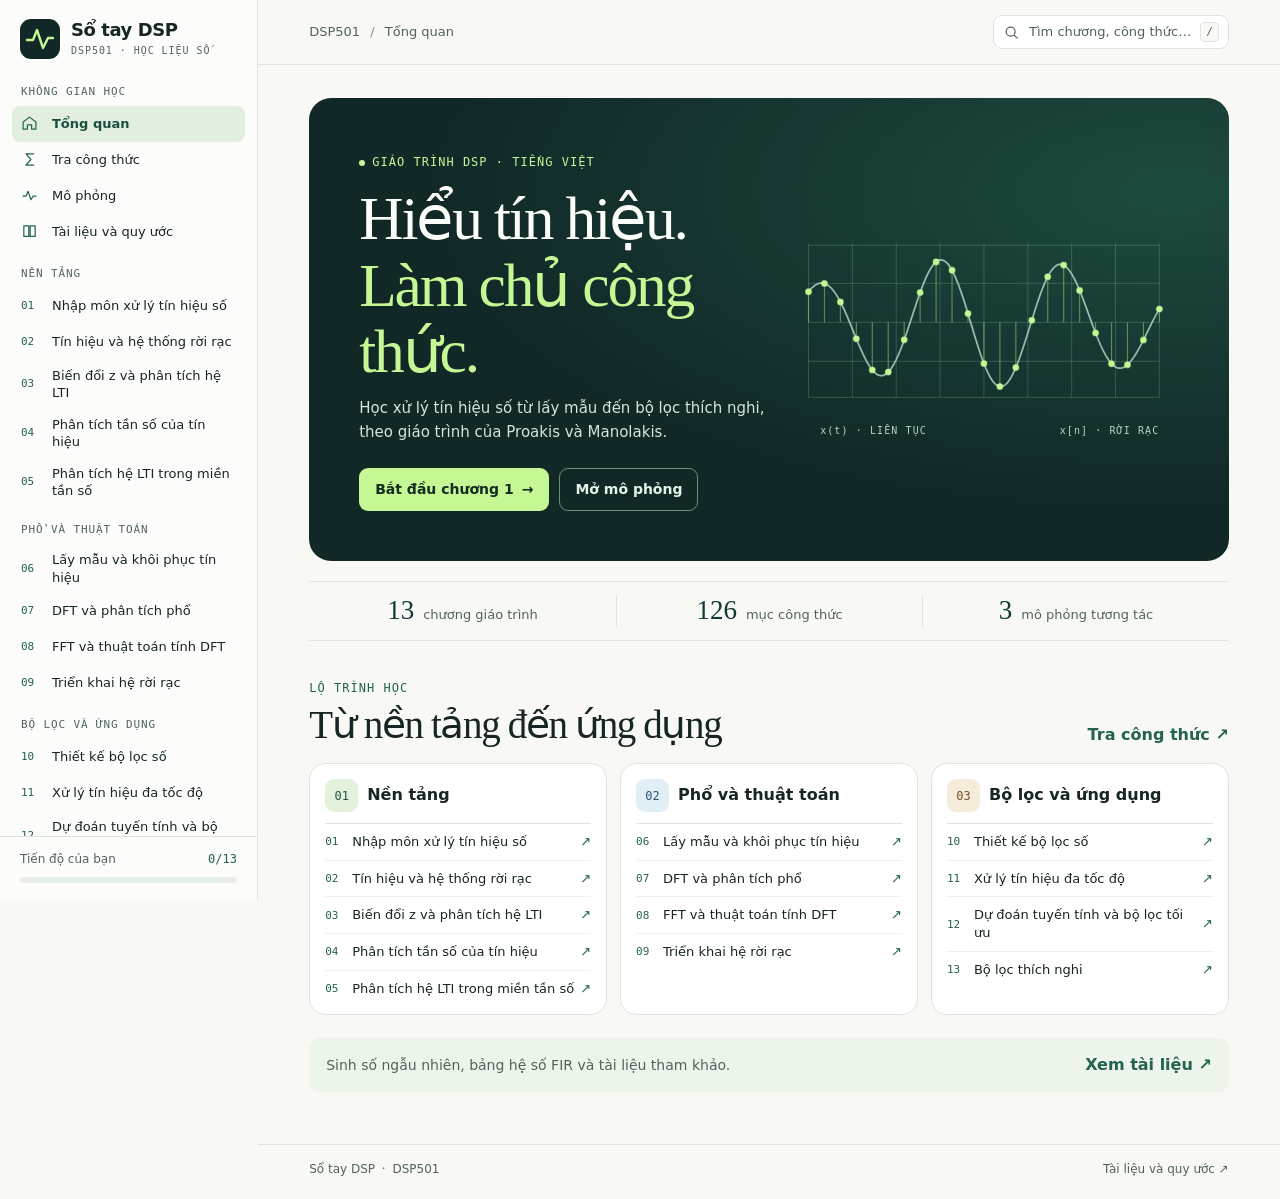
==== dsp01/index.html @ 057cc093 "Publish Sổ tay DSP at /dsp01" ====
<!doctype html>
<html lang="vi">
<head>
  <meta charset="utf-8">
  <meta name="viewport" content="width=device-width, initial-scale=1">
  <meta name="description" content="Học xử lý tín hiệu số theo giáo trình Proakis và Manolakis. 13 chương, công thức, bài tập và mô phỏng.">
  <meta name="theme-color" content="#f8f9f5">
  <title>Sổ tay DSP · DSP501</title>
  <link rel="icon" href="data:image/svg+xml,%3Csvg xmlns='http://www.w3.org/2000/svg' viewBox='0 0 40 40'%3E%3Crect width='40' height='40' rx='10' fill='%230f2525'/%3E%3Cpath d='M6 21h6l4-10 6 18 5-10h7' fill='none' stroke='%23cafb91' stroke-width='2.5' stroke-linecap='round' stroke-linejoin='round'/%3E%3C/svg%3E">
  <link rel="stylesheet" href="style.css">
  <script defer src="chapters-01-appendix.js"></script>
  <script defer src="chapters-02-05.js"></script>
  <script defer src="chapters-06-09.js"></script>
  <script defer src="chapters-10-13.js"></script>
  <script defer src="labs.js"></script>
  <script defer src="app.js"></script>
</head>
<body>
  <a class="skip-link" href="#main">Đến nội dung</a>
  <aside class="sidebar" id="sidebar" aria-label="Mục lục">
    <a class="brand" href="#tong-quan">
      <svg class="brand-icon" viewBox="0 0 40 40" aria-hidden="true"><rect width="40" height="40" rx="11"/><path d="M7 21h6l4-10 6 18 5-10h5"/></svg>
      <span><strong>Sổ tay DSP</strong><small>DSP501 · HỌC LIỆU SỐ</small></span>
    </a>
    <nav id="navigation" class="navigation"></nav>
    <div class="sidebar-foot">
      <div class="progress-label"><span>Tiến độ của bạn</span><strong id="progress-count">0/13</strong></div>
      <progress id="progress" value="0" max="13" aria-label="Số chương đã học"></progress>
    </div>
  </aside>
  <button type="button" class="menu-overlay" aria-label="Đóng mục lục" hidden></button>
  <div class="workspace">
    <header class="topbar">
      <button type="button" class="menu-button icon-button" aria-controls="sidebar" aria-expanded="false" aria-label="Mở mục lục">
        <svg viewBox="0 0 24 24" aria-hidden="true"><path d="M4 6h16M4 12h16M4 18h16"/></svg>
      </button>
      <div id="breadcrumb" class="breadcrumb">DSP501 <span>/</span> Tổng quan</div>
      <button type="button" id="search-open" class="search-trigger" aria-haspopup="dialog" aria-label="Tìm chương và công thức">
        <svg viewBox="0 0 24 24" aria-hidden="true"><circle cx="10.8" cy="10.8" r="6.3"/><path d="m16 16 4 4"/></svg>
        <span>Tìm chương, công thức…</span><kbd>/</kbd>
      </button>
    </header>
    <main id="main" tabindex="-1"></main>
    <footer class="site-footer"><span>Sổ tay DSP <span class="footer-dot">·</span> DSP501</span><a href="#tai-lieu">Tài liệu và quy ước <span aria-hidden="true">↗</span></a></footer>
  </div>
  <dialog id="search-dialog" aria-label="Tìm kiến thức">
    <form method="dialog" class="search-form">
      <svg viewBox="0 0 24 24" aria-hidden="true"><circle cx="10.8" cy="10.8" r="6.3"/><path d="m16 16 4 4"/></svg>
      <input type="search" id="search-input" placeholder="Ví dụ: chu kỳ, FFT, Nyquist…" aria-label="Từ khóa" autocomplete="off">
      <button type="submit" class="subtle-button" aria-label="Đóng tìm kiếm">Esc</button>
    </form>
    <div id="search-results" class="search-results" aria-live="polite"></div>
  </dialog>
  <noscript><p class="noscript">Hãy bật JavaScript để đọc chương, làm bài tập và mở mô phỏng.</p></noscript>
</body>
</html>
---- dsp01/style.css ----
:root {
  color-scheme: light;
  --bg: #f8f9f5;
  --paper: #fff;
  --ink: #172524;
  --muted: #52635e;
  --line: #dde5de;
  --dark: #112827;
  --deep: #103836;
  --accent: #c5f795;
  --green: #23634f;
  --soft: #edf4e9;
  --amber: #a75c21;
  --radius: 16px;
  --sans: "Segoe UI", system-ui, sans-serif;
  --serif: "Times New Roman", Georgia, serif;
  --mono: Consolas, "DejaVu Sans Mono", monospace;
}
*, *::before, *::after { box-sizing: border-box; }
html { scroll-padding-top: 82px; }
body { margin: 0; background: var(--bg); color: var(--ink); font: 16px/1.58 var(--sans); }
a { color: inherit; text-decoration: none; }
button, input, select { font: inherit; }
button { cursor: pointer; }
button:disabled { cursor: default; }
a:focus-visible, button:focus-visible, input:focus-visible, select:focus-visible, summary:focus-visible {
  outline: 3px solid #328065; outline-offset: 3px;
}
[hidden] { display: none !important; }
h1,h2,h3,p { margin: 0; }
svg { display: block; }
.skip-link { position: fixed; left: 12px; top: -90px; z-index: 10; background: white; padding: 8px 12px; }
.skip-link:focus { top: 10px; }
.sidebar {
  position: fixed; inset: 0 auto 0 0; width: 258px; display: flex; flex-direction: column;
  background: #fcfdfb; border-right: 1px solid var(--line); z-index: 5;
}
.brand { display: flex; gap: 11px; align-items: center; min-height: 77px; padding: 16px 20px; }
.brand-icon { width: 40px; height: 40px; fill: var(--dark); flex: none; }
.brand-icon path { fill: none; stroke: var(--accent); stroke-width: 2.4; stroke-linecap: round; stroke-linejoin: round; }
.brand strong, .brand small { display: block; }
.brand strong { line-height: 1.3; font-size: 18px; letter-spacing: -.025em; }
.brand small { color: var(--muted); font: 10px/1.45 var(--mono); letter-spacing: .095em; margin-top: 3px; }
.navigation { overflow-y: auto; flex: 1; scrollbar-width: thin; padding: 7px 12px 14px; }
.nav-group + .nav-group { margin-top: 16px; }
.nav-heading { color: var(--muted); text-transform: uppercase; letter-spacing: .08em; font: 11px/1.45 var(--mono); padding: 0 9px 6px; }
.nav-link { display: flex; align-items: center; gap: 8px; border-radius: 8px; padding: 7px 9px; font-size: 13px; line-height: 1.34; min-height: 36px; }
.nav-link:hover { background: #eff4ee; }
.nav-link[aria-current="page"] { background: #e2efdf; color: #184f3f; font-weight: 650; }
.nav-index { width: 23px; flex: none; color: var(--green); font: 11px/1.25 var(--mono); }
.nav-link svg { width: 16px; height: 16px; }
.nav-check { margin-left: auto; color: var(--green); font-size: 13px; }
.sidebar-foot { border-top: 1px solid var(--line); padding: 13px 20px 17px; }
.progress-label { display: flex; justify-content: space-between; align-items: center; color: var(--muted); font-size: 12px; }
.progress-label strong { color: var(--green); font: 12px/1.3 var(--mono); }
progress { display: block; width: 100%; height: 6px; border: 0; border-radius: 9px; overflow: hidden; margin-top: 8px; background: #e7eee5; color: #32795c; }
progress::-webkit-progress-bar { background: #e7eee5; }
progress::-webkit-progress-value { background: #32795c; }
progress::-moz-progress-bar { background: #32795c; }
.workspace { margin-left: 258px; min-height: 100vh; display: flex; flex-direction: column; }
.topbar { display: flex; justify-content: space-between; align-items: center; gap: 12px; padding: 12px clamp(18px, 4vw, 52px); border-bottom: 1px solid var(--line); background: var(--bg); position: sticky; top: 0; z-index: 3; min-height: 65px; }
.breadcrumb { font-size: 13px; color: var(--muted); }
.breadcrumb span { color: #829189; margin: 0 6px; }
.search-trigger { display: flex; align-items: center; gap: 9px; border: 1px solid var(--line); background: white; border-radius: 9px; padding: 6px 9px; color: var(--muted); font-size: 13px; }
.search-trigger:hover { border-color: #a4b7a8; }
.search-trigger svg, .search-form svg, .icon-button svg, .nav-index svg { width: 17px; height: 17px; fill: none; stroke: currentColor; stroke-width: 1.7; stroke-linecap: round; stroke-linejoin: round; }
kbd { border: 1px solid var(--line); border-radius: 4px; padding: 0 5px; background: var(--bg); font: 11px/1.55 var(--mono); }
.menu-button { display: none; }
.menu-overlay { position: fixed; inset: 0; z-index: 4; border: 0; background: #10242375; }
main { width: min(100%, 1330px); flex: 1; margin: 0 auto; padding: 33px clamp(18px, 4vw, 52px) 52px; }
main:focus { outline: none; }
.hero { position: relative; isolation: isolate; overflow: hidden; border-radius: 22px; background: var(--dark); color: #fbfdf8; min-height: 342px; padding: clamp(24px, 4vw, 50px); display: grid; grid-template-columns: minmax(0, 1fr) minmax(240px, .94fr); align-items: center; gap: 15px; }
.hero::before { content: ""; position: absolute; z-index: -1; inset: 0; background: radial-gradient(ellipse at 94% 20%, #26614f 0%, transparent 61%); opacity: .6; }
.hero-kicker, .eyebrow { color: var(--green); font: 12px/1.45 var(--mono); letter-spacing: .085em; text-transform: uppercase; }
.hero-kicker { display: inline-flex; align-items: center; gap: 7px; color: var(--accent); }
.hero-kicker::before { content: ""; width: 6px; height: 6px; background: var(--accent); border-radius: 50%; }
h1 { font: 500 clamp(34px, 4.8vw, 62px)/1.08 var(--serif); letter-spacing: -.035em; }
.hero h1 { margin: 12px 0 13px; }
.hero h1 span { color: var(--accent); }
.hero p { color: #d6e4db; max-width: 48ch; font-size: 15px; }
.actions { display: flex; align-items: center; gap: 10px; flex-wrap: wrap; margin-top: 23px; }
.button { display: inline-flex; align-items: center; justify-content: center; gap: 8px; min-height: 43px; padding: 8px 15px; font-size: 14px; font-weight: 650; border: 1px solid transparent; border-radius: 9px; }
.button.primary { background: var(--deep); color: white; }
.button.primary:hover { background: #1b5048; }
.hero .button.primary { background: var(--accent); color: #132b20; }
.hero .button.primary:hover { background: #dcffc1; }
.button.secondary { background: transparent; border-color: #b9c9bd; color: var(--ink); }
.button.secondary:hover { background: var(--soft); }
.hero .button.secondary { color: #e4f3e6; border-color: #6b8f7c; }
.hero .button.secondary:hover { background: #ffffff12; }
.hero-figure { align-self: stretch; display: flex; flex-direction: column; justify-content: center; min-width: 0; margin: 0; }
.hero-figure svg { width: 100%; height: auto; overflow: visible; }
.hero-figure figcaption { display: flex; justify-content: space-between; gap: 10px; color: #b8d3c6; font: 10px/1.35 var(--mono); letter-spacing: .11em; padding: 4px 5% 0 8%; }
.hero-grid { stroke: #a6dbc33a; stroke-width: 1; }
.hero-wave { fill: none; stroke: #b6ddc7; stroke-width: 1.8; opacity: .8; }
.hero-samples { stroke: #c5f7956b; stroke-width: 1.2; fill: var(--accent); }
.facts { display: grid; grid-template-columns: repeat(3,minmax(0,1fr)); margin: 20px 0 39px; padding: 13px 0; border-block: 1px solid var(--line); }
.fact { display: flex; justify-content: center; align-items: baseline; flex-wrap: wrap; gap: 6px 9px; text-align: center; padding: 2px 6px; }
.fact + .fact { border-left: 1px solid var(--line); }
.fact strong { font: 500 27px/1 var(--serif); color: var(--deep); }
.fact span { color: var(--muted); font-size: 13px; }
.section-title { display: flex; align-items: end; justify-content: space-between; flex-wrap: wrap; gap: 8px 16px; margin-bottom: 16px; }
h2 { font: 500 clamp(26px, 3.5vw, 39px)/1.14 var(--serif); letter-spacing: -.035em; }
.section-title h2, .page-head h1 { margin-top: 5px; }
.section-title p, .page-head p { color: var(--muted); }
.track-grid { display: grid; grid-template-columns: repeat(3, minmax(0, 1fr)); gap: 13px; }
.track { min-width: 0; background: var(--paper); border: 1px solid var(--line); border-radius: var(--radius); padding: 15px 15px 8px; }
.track-top { display: flex; align-items: center; gap: 9px; padding-bottom: 11px; border-bottom: 1px solid var(--line); }
.track-number { display: grid; place-items: center; flex: 0 0 33px; height: 33px; border-radius: 9px; background: #e4f2dd; color: #225843; font: 12px/1 var(--mono); }
.track:nth-child(2) .track-number { background: #e2eef6; color: #2a5776; }
.track:nth-child(3) .track-number { background: #f6ecda; color: #785324; }
.track h3 { font-size: 16px; line-height: 1.3; }
.track-link { display: grid; grid-template-columns: 22px 1fr auto; align-items: center; gap: 5px; padding: 9px 0; font-size: 13px; line-height: 1.36; }
.track-link + .track-link { border-top: 1px solid #eef1ed; }
.track-link:hover, .text-link:hover { color: #1e7155; text-decoration: underline; text-underline-offset: 3px; }
.track-link > span:first-child { font: 11px/1 var(--mono); color: var(--green); }
.track-link > span:last-child { color: var(--green); }
.resource-row { margin-top: 23px; padding: 14px 17px; border-radius: 11px; background: var(--soft); display: flex; flex-wrap: wrap; justify-content: space-between; align-items: center; gap: 6px 14px; }
.resource-row p { font-size: 14px; color: var(--muted); }
.text-link { color: var(--green); font-weight: 650; }
.page-head { margin-bottom: 25px; }
.page-head h1 { max-width: 24ch; }
.page-head p { max-width: 78ch; margin-top: 12px; }
.chapter-meta { display: flex; gap: 7px 14px; flex-wrap: wrap; color: var(--muted); font-size: 13px; margin-top: 13px; }
.chapter-meta span:first-child { font-family: var(--mono); color: var(--green); }
.chapter-layout { display: grid; grid-template-columns: minmax(0, 1fr) 195px; align-items: start; gap: clamp(19px, 3.2vw, 43px); }
.lesson-section { margin-top: 32px; }
.lesson-section:first-child { margin-top: 0; }
.lesson-section h2 { margin-bottom: 14px; }
.lesson-index { position: sticky; top: 89px; padding: 4px 0 5px 13px; border-left: 1px solid #c8d7ca; }
.lesson-index p { margin-bottom: 7px; }
.lesson-index a { display: block; padding: 4px 0; font-size: 13px; line-height: 1.35; color: var(--muted); }
.lesson-index a:hover { color: var(--green); text-decoration: underline; }
.topic { padding: 17px 0; border-top: 1px solid var(--line); scroll-margin-top: 8px; }
.topic h3, .example h3, .quiz h3 { font-size: 18px; line-height: 1.32; margin-bottom: 7px; letter-spacing: -.018em; }
.topic p, .example, .pitfalls, .quiz, .source-panel { font-size: 15px; }
.formula { display: block; max-width: 100%; white-space: pre-wrap; overflow-wrap: anywhere; margin: 11px 0 0; background: #eaf2e8; border-left: 3px solid #5b8f70; padding: 10px 12px; border-radius: 0 8px 8px 0; color: #183d32; font: 14px/1.66 var(--mono); }
.topic .note { margin-top: 8px; color: var(--muted); font-size: 13px; }
.example, .quiz, .source-panel, .lab-panel { border: 1px solid var(--line); border-radius: var(--radius); background: var(--paper); padding: clamp(14px, 2.4vw, 23px); }
.example ol, .pitfalls ul { margin: 9px 0 0; padding-left: 23px; }
.example li + li, .pitfalls li + li { margin-top: 7px; }
.pitfalls { border-radius: 12px; background: #f6eee0; padding: 13px 17px 15px; }
.pitfalls h2 { margin-bottom: 0; }
.quiz + .quiz { margin-top: 12px; }
.quiz-options { display: grid; gap: 7px; margin-top: 10px; }
.quiz-option { text-align: left; border-radius: 8px; border: 1px solid var(--line); padding: 8px 11px; background: var(--bg); color: var(--ink); }
.quiz-option:hover { border-color: #91ad99; }
.quiz-option[aria-pressed="true"] { background: #edf3e9; border-color: #638e73; }
.quiz-option[data-state="wrong"] { background: #f8ece3; border-color: #c18867; }
.quiz-feedback { color: var(--green); margin-top: 9px; font-size: 14px; }
.quiz-feedback[data-state="wrong"] { color: #824222; }
.chapter-actions { display: flex; gap: 8px; flex-wrap: wrap; justify-content: space-between; border-top: 1px solid var(--line); margin-top: 27px; padding-top: 17px; }
.filter-bar { display: flex; align-items: center; gap: 11px; flex-wrap: wrap; margin: 0 0 17px; }
.filter-bar label { font-size: 13px; color: var(--muted); }
.filter-bar input, .filter-bar select { display: block; border: 1px solid var(--line); border-radius: 8px; background: white; min-height: 41px; padding: 7px 9px; color: var(--ink); max-width: 100%; }
.filter-bar input { width: min(100%, 340px); }
.filter-bar label:first-child { flex: 1 1 230px; }
.formula-grid { display: grid; grid-template-columns: repeat(2, minmax(0, 1fr)); gap: 11px; }
.formula-card { border: 1px solid var(--line); background: white; border-radius: 11px; padding: 13px; min-width: 0; }
.formula-card h2 { font: 650 16px/1.3 var(--sans); letter-spacing: 0; margin-top: 4px; }
.formula-card .eyebrow { font-size: 10px; }
.formula-card .text-link { font-size: 13px; display: inline-block; margin-top: 8px; }
.tabs { display: flex; gap: 7px; flex-wrap: wrap; margin: 0 0 15px; }
.tab { display: inline-flex; align-items: center; padding: 7px 12px; border: 1px solid var(--line); border-radius: 8px; background: white; font-size: 14px; min-height: 40px; }
.tab:hover { border-color: #a1b9a6; }
.tab[aria-current="page"] { background: var(--deep); border-color: var(--deep); color: white; }
.lab-panel h2 { margin-bottom: 8px; font-size: clamp(24px,3vw,32px); }
.lab-panel > p { max-width: 76ch; color: var(--muted); font-size: 14px; }
.lab-controls { display: flex; gap: 13px 22px; flex-wrap: wrap; margin: 16px 0 13px; }
.lab-controls label { display: grid; gap: 4px; flex: 1 1 160px; min-width: 0; max-width: 270px; color: var(--muted); font-size: 13px; }
.lab-controls input[type="range"] { width: 100%; accent-color: var(--green); }
.lab-controls select { padding: 6px; background: white; border: 1px solid var(--line); border-radius: 7px; max-width: 100%; }
.lab-chart { display: block; width: 100%; height: 220px; color: var(--muted); }
.lab-chart text { fill: currentColor; font-family: var(--sans); font-size: 11px; }
.lab-axis { stroke: #d0dbd3; stroke-width: 1; }
.lab-original { stroke: #206652; fill: none; stroke-width: 2; }
.lab-alias { stroke: var(--amber); fill: none; stroke-width: 2; stroke-dasharray: 5 4; }
.lab-mark { fill: var(--deep); stroke: var(--deep); }
.lab-highlight { fill: #a3582a; stroke: #a3582a; }
.lab-key { display: flex; flex-wrap: wrap; gap: 7px 17px; color: var(--muted); font-size: 12px; margin-bottom: 3px; }
.lab-key span::before { content: ""; display: inline-block; width: 15px; margin-right: 5px; border-top: 2px solid #206652; vertical-align: middle; }
.lab-key .dashed::before { border-top: 2px dashed var(--amber); }
.lab-key .dot::before { width: 6px; height: 6px; background: var(--deep); border: 0; border-radius: 50%; }
.lab-result { margin-top: 10px; border-radius: 8px; background: var(--soft); padding: 9px 11px; font-size: 14px; }
.lab-steps { display: grid; grid-template-columns: repeat(auto-fit,minmax(116px,1fr)); gap: 8px; }
.lab-step { border: 1px solid var(--line); border-radius: 8px; padding: 8px 10px; font-size: 13px; font-family: var(--mono); }
.lab-step strong { display: block; font-size: 14px; color: var(--deep); }
.source-panel + .source-panel { margin-top: 13px; }
.source-panel h2 { font-size: clamp(23px,3vw,30px); margin-bottom: 8px; }
.source-panel p + p { margin-top: 9px; }
.source-panel ul { margin-bottom: 0; }
.site-footer { width: min(100%, 1330px); margin: 0 auto; padding: 15px clamp(18px, 4vw, 52px) 20px; border-top: 1px solid var(--line); display: flex; justify-content: space-between; gap: 12px; flex-wrap: wrap; color: var(--muted); font-size: 12px; }
.site-footer a:hover { text-decoration: underline; }
.footer-dot { padding: 0 3px; }
dialog { width: min(560px, calc(100% - 30px)); max-height: min(76vh, 640px); border-radius: 16px; padding: 0; border: 1px solid var(--line); background: var(--paper); color: var(--ink); box-shadow: 0 20px 70px #12262426; }
dialog::backdrop { background: #101f1d70; }
.search-form { display: flex; align-items: center; gap: 9px; border-bottom: 1px solid var(--line); padding: 13px; }
.search-form input { flex: 1; min-width: 0; border: 0; background: transparent; color: var(--ink); padding: 4px 6px; }
.subtle-button { background: var(--bg); border: 1px solid var(--line); border-radius: 5px; padding: 3px 6px; color: var(--muted); font-size: 12px; }
.search-results { padding: 7px; }
.search-results > p { padding: 8px; font-size: 14px; color: var(--muted); }
.search-result { display: block; border-radius: 8px; padding: 7px 9px; line-height: 1.4; }
.search-result:hover { background: var(--soft); }
.search-result strong, .search-result small { display: block; }
.search-result strong { font-size: 14px; }
.search-result small { color: var(--muted); font-size: 12px; margin-top: 2px; }
.noscript { padding: 18px; background: #fff0c8; position: fixed; inset: 0 0 auto; z-index: 10; }
@media (max-width: 1130px) {
  .sidebar { width: 225px; }
  .workspace { margin-left: 225px; }
  .chapter-layout { grid-template-columns: minmax(0,1fr); }
  .lesson-index { display: none; }
  .hero { padding: 25px; }
}
@media (max-width: 890px) {
  .sidebar { transform: translateX(-100%); width: min(275px, 85vw); transition: transform .17s ease; visibility: hidden; }
  .sidebar.is-open { transform: translateX(0); visibility: visible; }
  .workspace { margin-left: 0; }
  .menu-button { display: inline-grid; place-items: center; flex: none; border: 1px solid var(--line); border-radius: 8px; background: white; color: var(--ink); width: 39px; height: 39px; }
  .breadcrumb { margin-right: auto; }
}
@media (max-width: 640px) {
  .topbar { padding: 9px 14px; min-height: 58px; }
  .search-trigger { min-height: 38px; }
  .search-trigger span { display: none; }
  .hero { grid-template-columns: 1fr; gap: 18px; }
  .hero-figure { max-width: 420px; width: 100%; margin-inline: auto; }
  .hero-figure svg { max-height: 155px; }
  .track-grid, .formula-grid { grid-template-columns: 1fr; }
  .facts { margin-bottom: 29px; }
  .fact { display: grid; gap: 4px; }
  .fact strong { font-size: 24px; }
  .fact span { font-size: 11px; }
  main { padding-top: 22px; }
}
@media (prefers-reduced-motion: reduce) { *, *::before, *::after { scroll-behavior: auto !important; transition: none !important; } }
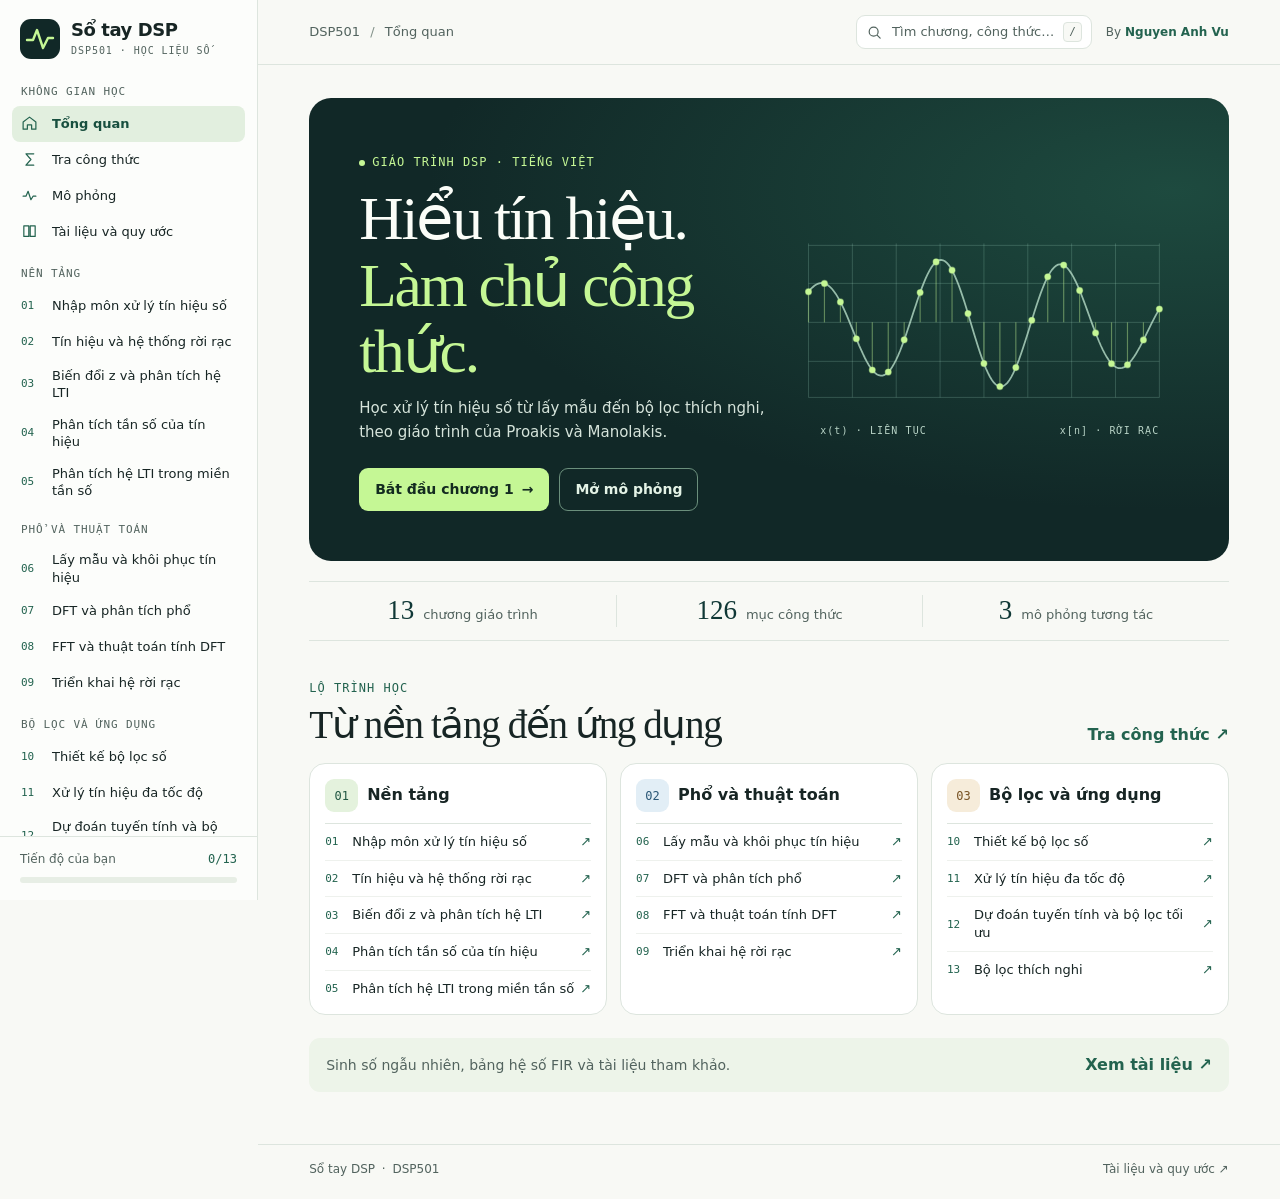
==== commit 2218ffc8: "Add Nguyen Anh Vu byline to DSP header" ====
--- a/dsp01/index.html
+++ b/dsp01/index.html
@@ -35,10 +35,13 @@
         <svg viewBox="0 0 24 24" aria-hidden="true"><path d="M4 6h16M4 12h16M4 18h16"/></svg>
       </button>
       <div id="breadcrumb" class="breadcrumb">DSP501 <span>/</span> Tổng quan</div>
-      <button type="button" id="search-open" class="search-trigger" aria-haspopup="dialog" aria-label="Tìm chương và công thức">
-        <svg viewBox="0 0 24 24" aria-hidden="true"><circle cx="10.8" cy="10.8" r="6.3"/><path d="m16 16 4 4"/></svg>
-        <span>Tìm chương, công thức…</span><kbd>/</kbd>
-      </button>
+      <div class="topbar-actions">
+        <button type="button" id="search-open" class="search-trigger" aria-haspopup="dialog" aria-label="Tìm chương và công thức">
+          <svg viewBox="0 0 24 24" aria-hidden="true"><circle cx="10.8" cy="10.8" r="6.3"/><path d="m16 16 4 4"/></svg>
+          <span>Tìm chương, công thức…</span><kbd>/</kbd>
+        </button>
+        <span class="byline">By <strong>Nguyen Anh Vu</strong></span>
+      </div>
     </header>
     <main id="main" tabindex="-1"></main>
     <footer class="site-footer"><span>Sổ tay DSP <span class="footer-dot">·</span> DSP501</span><a href="#tai-lieu">Tài liệu và quy ước <span aria-hidden="true">↗</span></a></footer>
--- a/dsp01/style.css
+++ b/dsp01/style.css
@@ -59,8 +59,11 @@
 progress::-moz-progress-bar { background: #32795c; }
 .workspace { margin-left: 258px; min-height: 100vh; display: flex; flex-direction: column; }
 .topbar { display: flex; justify-content: space-between; align-items: center; gap: 12px; padding: 12px clamp(18px, 4vw, 52px); border-bottom: 1px solid var(--line); background: var(--bg); position: sticky; top: 0; z-index: 3; min-height: 65px; }
-.breadcrumb { font-size: 13px; color: var(--muted); }
+.breadcrumb { min-width: 0; overflow: hidden; text-overflow: ellipsis; white-space: nowrap; font-size: 13px; color: var(--muted); }
 .breadcrumb span { color: #829189; margin: 0 6px; }
+.topbar-actions { display: flex; align-items: center; flex: none; gap: 14px; }
+.byline { white-space: nowrap; font-size: 12px; color: var(--muted); }
+.byline strong { color: var(--green); font-weight: 650; }
 .search-trigger { display: flex; align-items: center; gap: 9px; border: 1px solid var(--line); background: white; border-radius: 9px; padding: 6px 9px; color: var(--muted); font-size: 13px; }
 .search-trigger:hover { border-color: #a4b7a8; }
 .search-trigger svg, .search-form svg, .icon-button svg, .nav-index svg { width: 17px; height: 17px; fill: none; stroke: currentColor; stroke-width: 1.7; stroke-linecap: round; stroke-linejoin: round; }
@@ -222,7 +225,9 @@
 @media (max-width: 640px) {
   .topbar { padding: 9px 14px; min-height: 58px; }
   .search-trigger { min-height: 38px; }
-  .search-trigger span { display: none; }
+  .search-trigger span, .search-trigger kbd { display: none; }
+  .topbar-actions { gap: 9px; }
+  .byline { font-size: 11px; }
   .hero { grid-template-columns: 1fr; gap: 18px; }
   .hero-figure { max-width: 420px; width: 100%; margin-inline: auto; }
   .hero-figure svg { max-height: 155px; }
